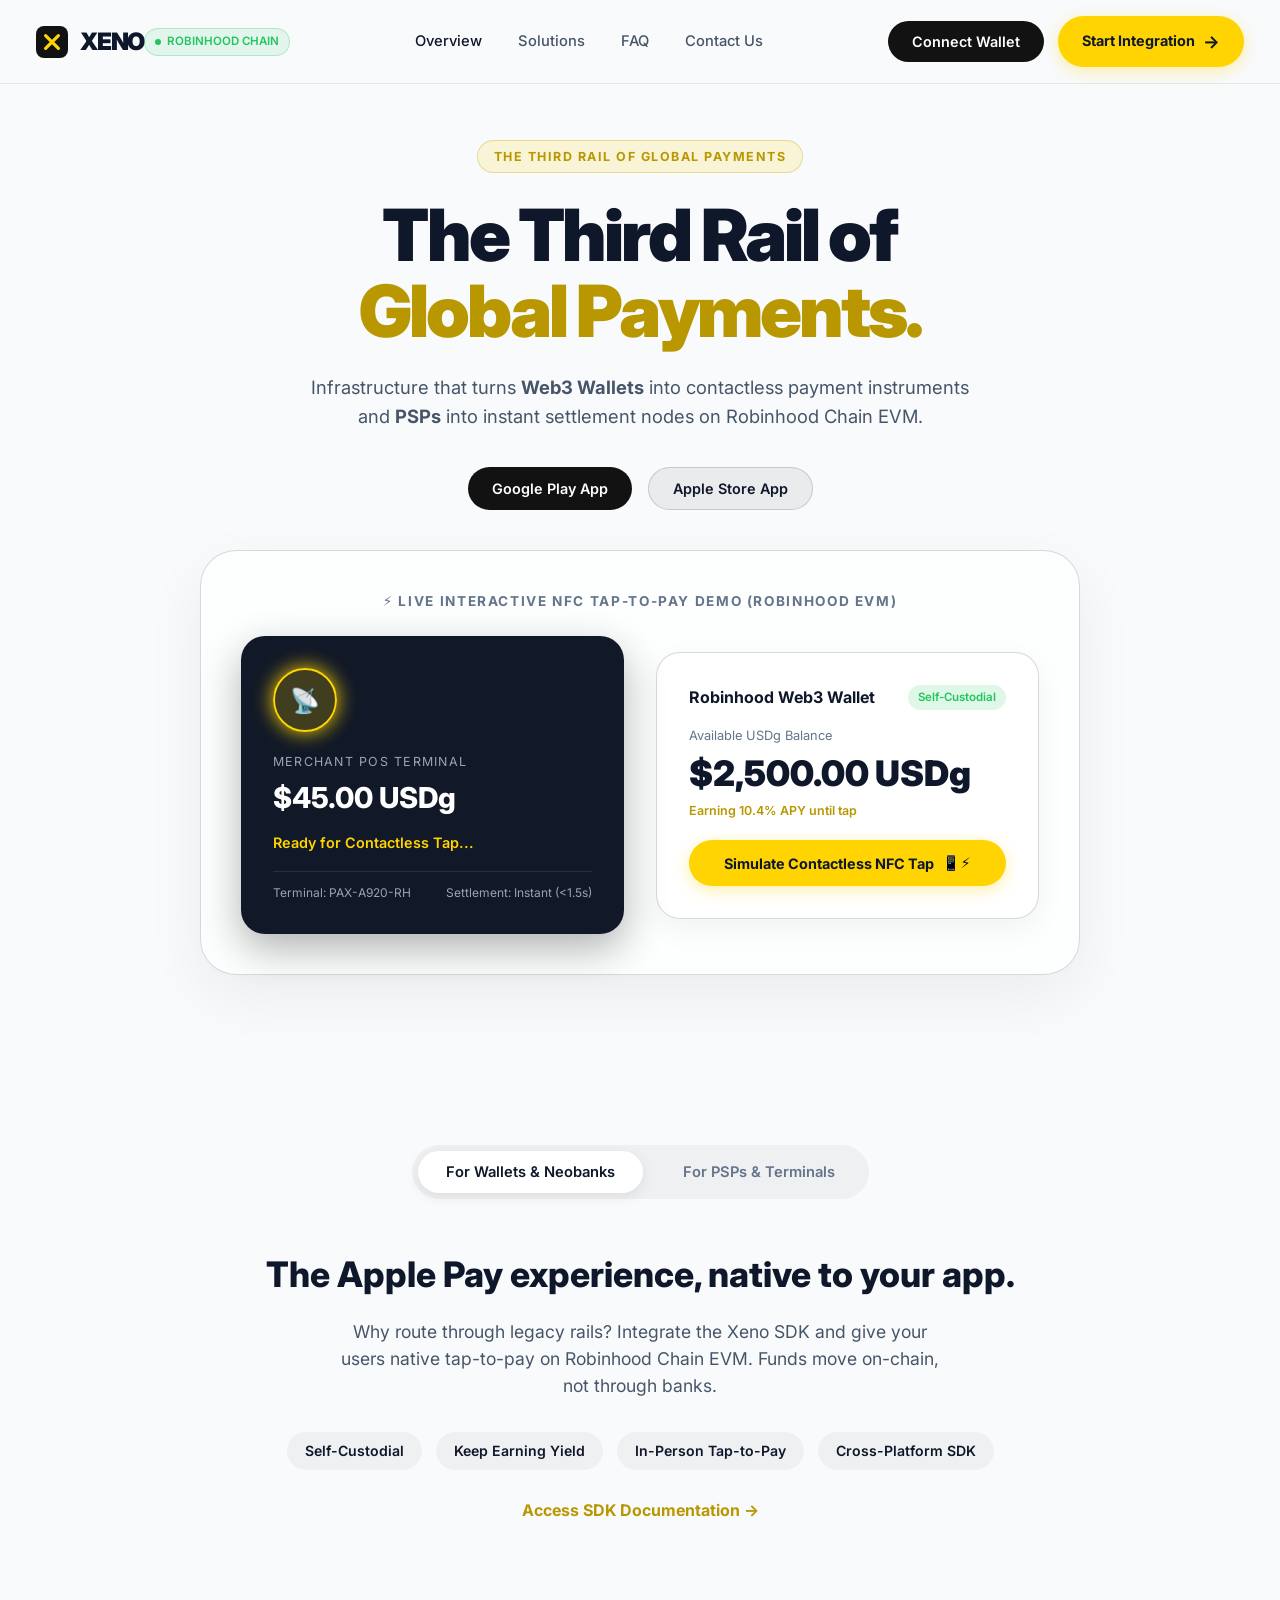
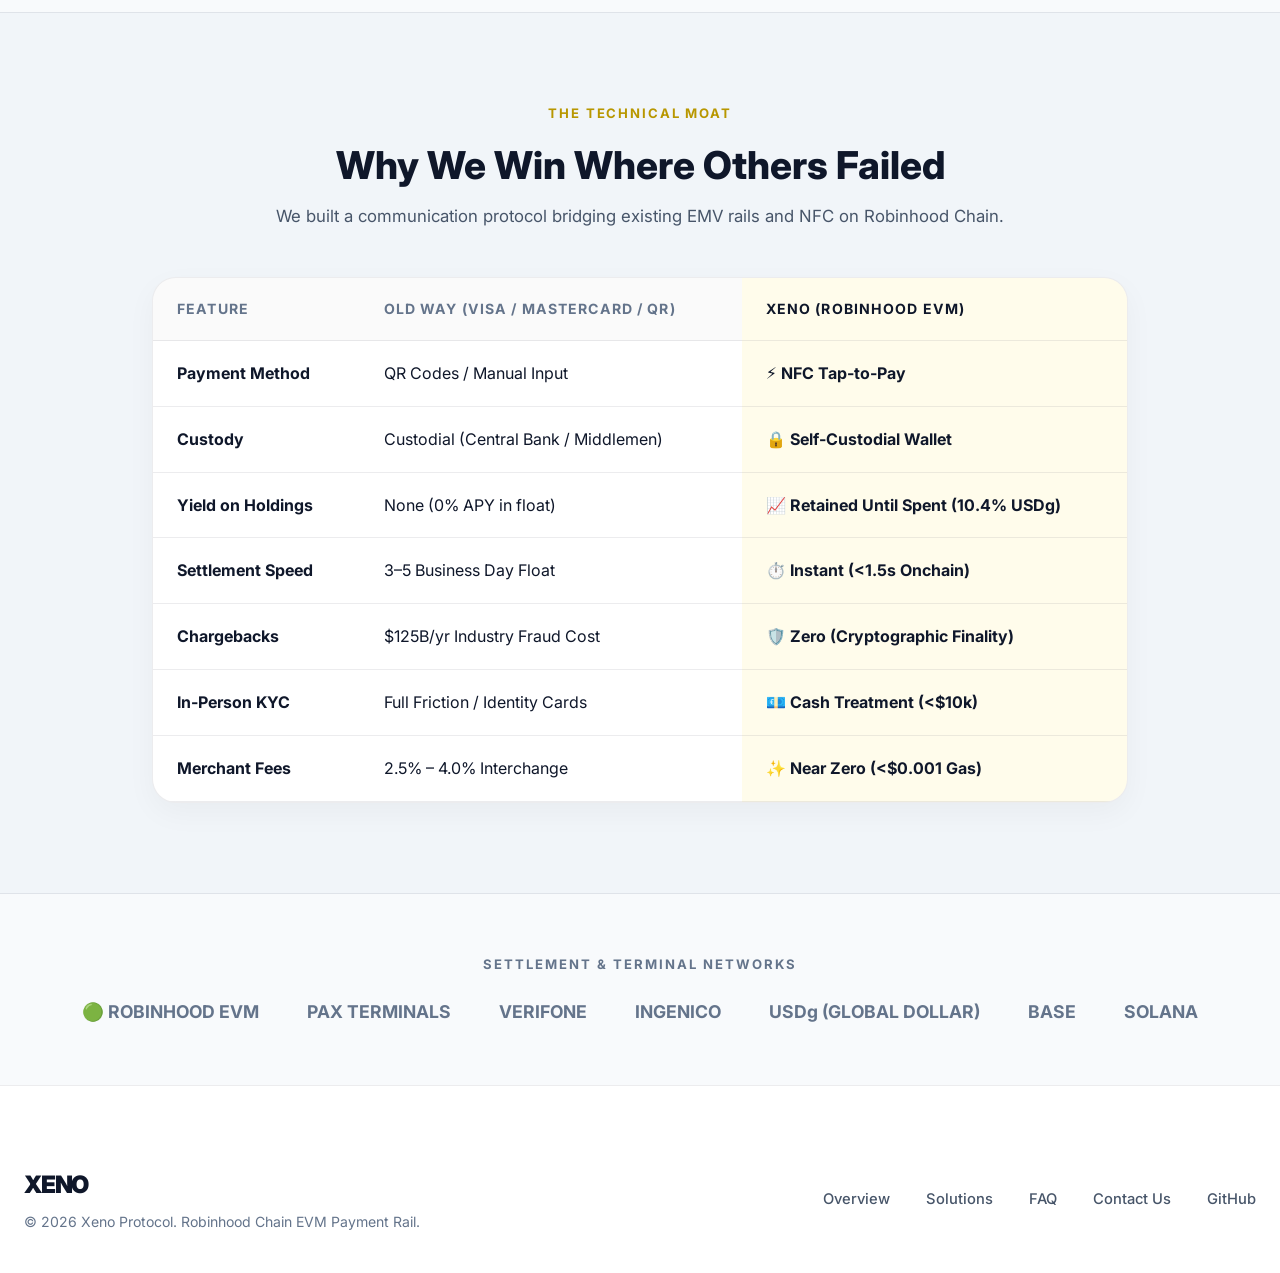
==== index.html @ ffc78cf3 "Initial commit: Xeno card scheme replica for Robinhood Chain with interactive NFC tap-to-pay simulat" ====
<!DOCTYPE html>
<html lang="en">
<head>
  <meta charset="utf-8" />
  <meta name="viewport" content="width=device-width, initial-scale=1" />
  <title>Xeno | A New Card Scheme Alongside Visa & Mastercard (Robinhood Chain)</title>
  <meta name="description" content="Xeno is a new card scheme for stablecoins. Self-custodial NFC tap-to-pay with instant settlement, zero chargebacks, and no middlemen on Robinhood Chain EVM." />
  <meta name="theme-color" content="#f8fafc" />
  <link rel="stylesheet" href="styles.css" />
  <link rel="icon" type="image/svg+xml" href="favicon.svg" />
  <meta property="og:title" content="Xeno | The Third Rail of Global Payments" />
  <meta property="og:description" content="Infrastructure that turns Web3 Wallets into contactless payment instruments and PSPs into instant settlement nodes." />
  <meta name="virtual-protocol-site-verification" content="d31316561a7c1d15561f4a424676cff0" />
</head>
<body>

  <!-- Header Navigation -->
  <header class="navbar">
    <div class="navbar-inner">
      <div style="display: flex; align-items: center;">
        <a href="index.html" class="brand-logo">
          <svg width="32" height="32" viewBox="0 0 40 40" fill="none">
            <rect width="40" height="40" rx="10" fill="#121212"/>
            <path d="M12 12L28 28M28 12L12 28" stroke="#FFD400" stroke-width="4" stroke-linecap="round"/>
          </svg>
          <span>XENO</span>
        </a>

        <div class="chain-tag">
          <span style="width: 6px; height: 6px; border-radius: 50%; background: #22c55e; display: inline-block;"></span>
          ROBINHOOD CHAIN
        </div>
      </div>

      <nav class="nav-links">
        <a href="index.html" class="nav-link active">Overview</a>
        <a href="solutions.html" class="nav-link">Solutions</a>
        <a href="faq.html" class="nav-link">FAQ</a>
        <a href="contact.html" class="nav-link">Contact Us</a>
      </nav>

      <div style="display: flex; align-items: center; gap: 14px;">
        <button class="btn-black connect-wallet-trigger" onclick="openWalletModal()">Connect Wallet</button>
        <a href="contact.html" class="btn-yellow">
          <span>Start Integration</span>
          <span style="font-size: 1.1rem;">→</span>
        </a>
      </div>
    </div>
  </header>

  <!-- HERO SECTION -->
  <section class="hero">
    <div class="max-w-7xl">
      <div class="hero-badge">THE THIRD RAIL OF GLOBAL PAYMENTS</div>
      
      <h1 class="hero-title">
        The Third Rail of<br/>
        <span class="highlight">Global Payments.</span>
      </h1>

      <p class="hero-sub">
        Infrastructure that turns <strong>Web3 Wallets</strong> into contactless payment instruments and <strong>PSPs</strong> into instant settlement nodes on Robinhood Chain EVM.
      </p>

      <div style="display: flex; justify-content: center; gap: 16px; margin-bottom: 40px; flex-wrap: wrap;">
        <button class="btn-black" onclick="openWalletModal()">
          <span>Google Play App</span>
        </button>
        <button class="btn-black" style="background: rgba(0,0,0,0.06); color: var(--text-primary); border: 1px solid var(--stroke-strong);" onclick="openWalletModal()">
          <span>Apple Store App</span>
        </button>
      </div>

      <!-- NFC TAP-TO-PAY TERMINAL SIMULATOR WIDGET -->
      <div class="nfc-simulator-wrap">
        <div style="font-family: var(--font-display); font-size: 0.85rem; font-weight: 700; color: var(--text-muted); text-transform: uppercase; letter-spacing: 0.12em; margin-bottom: 24px;">
          ⚡ LIVE INTERACTIVE NFC TAP-TO-PAY DEMO (ROBINHOOD EVM)
        </div>

        <div class="simulator-grid">
          
          <!-- POS Terminal Card -->
          <div class="pos-terminal-card">
            <div class="nfc-signal-ring">📡</div>
            <div style="font-size: 0.78rem; color: #9ca3af; text-transform: uppercase; letter-spacing: 0.1em; margin-bottom: 4px;">MERCHANT POS TERMINAL</div>
            <div style="font-size: 1.8rem; font-weight: 800; color: #ffffff; margin-bottom: 12px;">$45.00 USDg</div>
            
            <div id="terminalStatusText" style="font-family: var(--font-body); font-size: 0.9rem; color: var(--accent-yellow); font-weight: 600; margin-bottom: 16px;">
              Ready for Contactless Tap...
            </div>
            
            <div style="border-top: 1px solid rgba(255,255,255,0.1); padding-top: 12px; display: flex; justify-content: space-between; font-size: 0.75rem; color: #9ca3af;">
              <span>Terminal: PAX-A920-RH</span>
              <span id="terminalTxHash">Settlement: Instant (&lt;1.5s)</span>
            </div>
          </div>

          <!-- Phone Wallet Card -->
          <div class="phone-wallet-card">
            <div style="display: flex; justify-content: space-between; align-items: center; margin-bottom: 16px;">
              <span style="font-weight: 700; font-size: 1rem; color: var(--text-primary);">Robinhood Web3 Wallet</span>
              <span style="background: rgba(34,197,94,0.15); color: #22c55e; padding: 4px 10px; border-radius: 999px; font-size: 0.72rem; font-weight: 600;">Self-Custodial</span>
            </div>

            <div style="margin-bottom: 20px;">
              <div style="font-size: 0.8rem; color: var(--text-muted);">Available USDg Balance</div>
              <div id="walletBalanceDisplay" style="font-size: 2.2rem; font-weight: 900; color: var(--text-primary);">$2,500.00 USDg</div>
              <div style="font-size: 0.78rem; color: var(--accent-yellow-dark); font-weight: 600;">Earning 10.4% APY until tap</div>
            </div>

            <button id="simulateNfcTapBtn" class="btn-yellow" style="width: 100%; justify-content: center; padding: 14px 0;">
              <span>Simulate Contactless NFC Tap</span>
              <span>📱⚡</span>
            </button>
          </div>

        </div>
      </div>
    </div>
  </section>

  <!-- TAB SWITCHER SOLUTIONS SECTION -->
  <section class="switcher-section">
    <div class="max-w-5xl" style="text-align: center;">
      <div class="tab-buttons">
        <button class="tab-btn active" data-tab="wallets">For Wallets & Neobanks</button>
        <button class="tab-btn" data-tab="psps">For PSPs & Terminals</button>
      </div>

      <!-- Content 1: Wallets -->
      <div id="walletsSolutionContent">
        <h2 style="font-size: 2.2rem; font-weight: 800; margin-bottom: 16px;">The Apple Pay experience, native to your app.</h2>
        <p style="color: var(--text-secondary); font-size: 1.1rem; max-width: 620px; margin: 0 auto 32px;">
          Why route through legacy rails? Integrate the Xeno SDK and give your users native tap-to-pay on Robinhood Chain EVM. Funds move on-chain, not through banks.
        </p>

        <div style="display: flex; justify-content: center; gap: 14px; flex-wrap: wrap; margin-bottom: 28px;">
          <span style="background: rgba(0,0,0,0.04); padding: 8px 18px; border-radius: 999px; font-weight: 600; font-size: 0.88rem;">Self-Custodial</span>
          <span style="background: rgba(0,0,0,0.04); padding: 8px 18px; border-radius: 999px; font-weight: 600; font-size: 0.88rem;">Keep Earning Yield</span>
          <span style="background: rgba(0,0,0,0.04); padding: 8px 18px; border-radius: 999px; font-weight: 600; font-size: 0.88rem;">In-Person Tap-to-Pay</span>
          <span style="background: rgba(0,0,0,0.04); padding: 8px 18px; border-radius: 999px; font-weight: 600; font-size: 0.88rem;">Cross-Platform SDK</span>
        </div>

        <a href="solutions.html" style="color: var(--accent-yellow-dark); font-weight: 700; font-size: 1rem;">
          Access SDK Documentation →
        </a>
      </div>

      <!-- Content 2: PSPs -->
      <div id="pspsSolutionContent" style="display: none;">
        <h2 style="font-size: 2.2rem; font-weight: 800; margin-bottom: 16px;">A New Card Scheme. Alongside Visa & Mastercard.</h2>
        <p style="color: var(--text-secondary); font-size: 1.1rem; max-width: 620px; margin: 0 auto 32px;">
          Xeno integrates as a kernel update on existing PAX, Verifone, and Ingenico terminals. Accept USDg stablecoin payments with instant settlement and zero chargebacks.
        </p>
        <a href="solutions.html" style="color: var(--accent-yellow-dark); font-weight: 700; font-size: 1rem;">
          View Terminal Kernel Specifications →
        </a>
      </div>
    </div>
  </section>

  <!-- TECHNICAL COMPARISON MATRIX -->
  <section class="comparison-section">
    <div class="max-w-5xl">
      <div style="text-align: center; margin-bottom: 48px;">
        <div style="color: var(--accent-yellow-dark); font-weight: 700; font-size: 0.82rem; letter-spacing: 0.14em; text-transform: uppercase; margin-bottom: 12px;">THE TECHNICAL MOAT</div>
        <h2 style="font-size: 2.4rem; font-weight: 800;">Why We Win Where Others Failed</h2>
        <p style="color: var(--text-secondary); font-size: 1.05rem; margin-top: 8px;">We built a communication protocol bridging existing EMV rails and NFC on Robinhood Chain.</p>
      </div>

      <table class="comparison-table">
        <thead>
          <tr>
            <th>Feature</th>
            <th>Old Way (Visa / Mastercard / QR)</th>
            <th class="highlight-col">Xeno (Robinhood EVM)</th>
          </tr>
        </thead>
        <tbody>
          <tr>
            <td><strong>Payment Method</strong></td>
            <td>QR Codes / Manual Input</td>
            <td class="highlight-col">⚡ NFC Tap-to-Pay</td>
          </tr>
          <tr>
            <td><strong>Custody</strong></td>
            <td>Custodial (Central Bank / Middlemen)</td>
            <td class="highlight-col">🔒 Self-Custodial Wallet</td>
          </tr>
          <tr>
            <td><strong>Yield on Holdings</strong></td>
            <td>None (0% APY in float)</td>
            <td class="highlight-col">📈 Retained Until Spent (10.4% USDg)</td>
          </tr>
          <tr>
            <td><strong>Settlement Speed</strong></td>
            <td>3–5 Business Day Float</td>
            <td class="highlight-col">⏱️ Instant (&lt;1.5s Onchain)</td>
          </tr>
          <tr>
            <td><strong>Chargebacks</strong></td>
            <td>$125B/yr Industry Fraud Cost</td>
            <td class="highlight-col">🛡️ Zero (Cryptographic Finality)</td>
          </tr>
          <tr>
            <td><strong>In-Person KYC</strong></td>
            <td>Full Friction / Identity Cards</td>
            <td class="highlight-col">💶 Cash Treatment (&lt;$10k)</td>
          </tr>
          <tr>
            <td><strong>Merchant Fees</strong></td>
            <td>2.5% – 4.0% Interchange</td>
            <td class="highlight-col">✨ Near Zero (&lt;$0.001 Gas)</td>
          </tr>
        </tbody>
      </table>
    </div>
  </section>

  <!-- SETTLEMENT NETWORKS STRIP -->
  <div class="partner-strip">
    <div class="max-w-7xl">
      <div style="font-size: 0.82rem; font-weight: 700; color: var(--text-muted); letter-spacing: 0.15em; text-transform: uppercase;">SETTLEMENT & TERMINAL NETWORKS</div>
      <div class="partner-logos">
        <span>🟢 ROBINHOOD EVM</span>
        <span>PAX TERMINALS</span>
        <span>VERIFONE</span>
        <span>INGENICO</span>
        <span>USDg (GLOBAL DOLLAR)</span>
        <span>BASE</span>
        <span>SOLANA</span>
      </div>
    </div>
  </div>

  <!-- FOOTER -->
  <footer>
    <div class="max-w-7xl" style="display: flex; justify-content: space-between; align-items: center; flex-wrap: wrap; gap: 24px;">
      <div>
        <div class="brand-logo" style="margin-bottom: 8px;">XENO</div>
        <p style="font-size: 0.88rem; color: var(--text-muted);">&copy; 2026 Xeno Protocol. Robinhood Chain EVM Payment Rail.</p>
      </div>

      <div class="nav-links" style="display: flex;">
        <a href="index.html" class="nav-link">Overview</a>
        <a href="solutions.html" class="nav-link">Solutions</a>
        <a href="faq.html" class="nav-link">FAQ</a>
        <a href="contact.html" class="nav-link">Contact Us</a>
        <a href="https://github.com/caSSano22/xeno" target="_blank" class="nav-link">GitHub</a>
      </div>
    </div>
  </footer>

  <!-- Wallet Connection Modal -->
  <div class="modal-backdrop" id="walletModal">
    <div class="modal-content-xeno">
      <div style="display: flex; justify-content: space-between; align-items: center; margin-bottom: 20px;">
        <h3 style="font-size: 1.2rem; font-weight: 800; color: var(--text-primary);">Connect EVM Wallet</h3>
        <button style="background: transparent; border: none; color: var(--text-muted); font-size: 1.5rem;" onclick="closeWalletModal()">&times;</button>
      </div>
      <p style="color: var(--text-secondary); font-size: 0.92rem; margin-bottom: 24px; line-height: 1.5;">
        Connect Robinhood Web3 Wallet to test gasless USDg NFC tap-to-pay transactions on Robinhood EVM.
      </p>
      <button class="btn-yellow" style="width: 100%; justify-content: center; padding: 14px 0;" onclick="connectRealEIP1193Wallet()">
        Confirm Robinhood Wallet Connection
      </button>
    </div>
  </div>

  <script src="app.js"></script>
</body>
</html>
---- styles.css ----
/* ==========================================================================
   XENO - THE THIRD RAIL OF GLOBAL PAYMENTS FOR ROBINHOOD CHAIN (EXACT REPLICA)
   Design System: Light Glassmorphism (#fafafa / bg-soft), Inter & Trap Fonts,
                  Yellow Gold Accents (#FFD400, #B89700), NFC Tap Simulator,
                  Technical Comparison Matrix, Multi-Page HTML
   ========================================================================== */

@import url('https://fonts.googleapis.com/css2?family=Inter:wght@300;400;500;600;700;800;900&display=swap');

:root {
  --bg-soft: #f8fafc;
  --bg-softer: #f1f5f9;
  --surface-white: #ffffff;
  --surface-glass: rgba(255, 255, 255, 0.72);
  --surface-glass-card: rgba(255, 255, 255, 0.85);

  --stroke: rgba(15, 23, 42, 0.08);
  --stroke-strong: rgba(15, 23, 42, 0.16);

  --text-primary: #0f172a;
  --text-secondary: #475569;
  --text-muted: #64748b;
  --text-light: #94a3b8;

  --accent-yellow: #FFD400;
  --accent-yellow-dark: #B89700;
  --accent-black: #121212;
  --green: #22c55e;

  --font-body: 'Inter', system-ui, -apple-system, sans-serif;
  --font-display: 'Inter', system-ui, -apple-system, sans-serif;

  --radius-sm: 8px;
  --radius-md: 16px;
  --radius-lg: 24px;
  --radius-xl: 36px;
  --radius-pill: 9999px;
}

*, *::before, *::after {
  box-sizing: border-box;
  margin: 0;
  padding: 0;
}

html {
  scroll-behavior: smooth;
  font-size: 16px;
  background-color: var(--bg-soft);
  color: var(--text-primary);
  font-family: var(--font-body);
  -webkit-font-smoothing: antialiased;
}

body {
  min-height: 100vh;
  position: relative;
  overflow-x: hidden;
  line-height: 1.55;
  background: var(--bg-soft);
}

a {
  color: inherit;
  text-decoration: none;
}

button {
  font-family: inherit;
  cursor: pointer;
}

/* Layout Containers */
.max-w-7xl {
  max-width: 1280px;
  margin: 0 auto;
  padding: 0 24px;
}

.max-w-5xl {
  max-width: 1024px;
  margin: 0 auto;
  padding: 0 24px;
}

/* Navbar */
.navbar {
  position: fixed;
  top: 0;
  left: 0;
  right: 0;
  z-index: 100;
  background: rgba(248, 250, 252, 0.85);
  backdrop-filter: blur(16px);
  border-bottom: 1px solid var(--stroke);
  padding: 16px 36px;
}

.navbar-inner {
  max-width: 1280px;
  margin: 0 auto;
  display: flex;
  align-items: center;
  justify-content: space-between;
}

.brand-logo {
  display: flex;
  align-items: center;
  gap: 12px;
  font-family: var(--font-display);
  font-size: 1.5rem;
  font-weight: 900;
  letter-spacing: -0.05em;
  color: var(--text-primary);
}

.chain-tag {
  display: inline-flex;
  align-items: center;
  gap: 6px;
  background: rgba(34, 197, 94, 0.1);
  border: 1px solid rgba(34, 197, 94, 0.25);
  color: var(--green);
  padding: 4px 10px;
  border-radius: var(--radius-pill);
  font-size: 0.72rem;
  font-weight: 600;
}

.nav-links {
  display: flex;
  align-items: center;
  gap: 36px;
}

.nav-link {
  color: var(--text-secondary);
  font-size: 0.92rem;
  font-weight: 500;
  transition: color 0.15s ease;
}

.nav-link:hover, .nav-link.active {
  color: var(--text-primary);
}

.btn-yellow {
  background: var(--accent-yellow);
  color: var(--text-primary);
  padding: 12px 24px;
  border-radius: var(--radius-pill);
  font-weight: 700;
  font-size: 0.9rem;
  border: none;
  display: inline-flex;
  align-items: center;
  gap: 8px;
  box-shadow: 0 4px 16px rgba(255, 212, 0, 0.35);
  transition: all 0.2s ease;
}

.btn-yellow:hover {
  background: #ffe033;
  transform: translateY(-1px);
  box-shadow: 0 6px 22px rgba(255, 212, 0, 0.45);
}

.btn-black {
  background: var(--accent-black);
  color: #ffffff;
  padding: 12px 24px;
  border-radius: var(--radius-pill);
  font-weight: 600;
  font-size: 0.9rem;
  border: none;
  display: inline-flex;
  align-items: center;
  gap: 8px;
  transition: all 0.2s ease;
}

.btn-black:hover {
  background: #2a2a2a;
  transform: translateY(-1px);
}

/* Hero Section */
.hero {
  padding-top: 140px;
  padding-bottom: 80px;
  text-align: center;
  position: relative;
  overflow: hidden;
}

.hero-badge {
  display: inline-flex;
  align-items: center;
  gap: 8px;
  background: rgba(255, 212, 0, 0.15);
  border: 1px solid rgba(184, 151, 0, 0.3);
  color: var(--accent-yellow-dark);
  padding: 6px 16px;
  border-radius: var(--radius-pill);
  font-size: 0.78rem;
  font-weight: 700;
  letter-spacing: 0.12em;
  text-transform: uppercase;
  margin-bottom: 24px;
}

h1.hero-title {
  font-family: var(--font-display);
  font-size: clamp(40px, 6vw, 72px);
  line-height: 1.05;
  font-weight: 900;
  letter-spacing: -0.04em;
  color: var(--text-primary);
  margin-bottom: 24px;
}

h1.hero-title span.highlight {
  color: var(--accent-yellow-dark);
  position: relative;
}

.hero-sub {
  font-size: 1.15rem;
  color: var(--text-secondary);
  max-width: 680px;
  margin: 0 auto 36px;
  line-height: 1.6;
}

/* NFC Tap-to-Pay Terminal Simulator Widget */
.nfc-simulator-wrap {
  margin: 40px auto 0;
  max-width: 880px;
  background: rgba(255, 255, 255, 0.7);
  backdrop-filter: blur(20px);
  border: 1px solid var(--stroke-strong);
  border-radius: var(--radius-xl);
  padding: 40px;
  box-shadow: 0 20px 60px rgba(0, 0, 0, 0.06);
}

.simulator-grid {
  display: grid;
  grid-template-columns: 1fr 1fr;
  gap: 32px;
  align-items: center;
}

.pos-terminal-card {
  background: #111827;
  color: #ffffff;
  border-radius: var(--radius-lg);
  padding: 32px;
  text-align: left;
  position: relative;
  box-shadow: 0 15px 40px rgba(0, 0, 0, 0.3);
}

.nfc-signal-ring {
  width: 64px;
  height: 64px;
  border-radius: 50%;
  background: rgba(255, 212, 0, 0.2);
  border: 2px solid var(--accent-yellow);
  display: flex;
  align-items: center;
  justify-content: center;
  font-size: 1.5rem;
  margin-bottom: 20px;
  box-shadow: 0 0 20px var(--accent-yellow);
  animation: nfc-pulse 2s ease-in-out infinite;
}

@keyframes nfc-pulse {
  0%, 100% { transform: scale(1); opacity: 1; }
  50% { transform: scale(1.1); opacity: 0.8; }
}

.phone-wallet-card {
  background: var(--surface-white);
  border: 1px solid var(--stroke-strong);
  border-radius: var(--radius-lg);
  padding: 32px;
  text-align: left;
  box-shadow: 0 10px 30px rgba(0, 0, 0, 0.05);
}

/* Tab Switcher Section */
.switcher-section {
  padding: 90px 0;
}

.tab-buttons {
  display: inline-flex;
  gap: 12px;
  background: rgba(0, 0, 0, 0.04);
  padding: 6px;
  border-radius: var(--radius-pill);
  margin-bottom: 48px;
}

.tab-btn {
  padding: 12px 28px;
  border-radius: var(--radius-pill);
  font-size: 0.92rem;
  font-weight: 600;
  border: none;
  background: transparent;
  color: var(--text-muted);
  transition: all 0.2s ease;
}

.tab-btn.active {
  background: var(--surface-white);
  color: var(--text-primary);
  box-shadow: 0 4px 14px rgba(0, 0, 0, 0.08);
}

/* Technical Comparison Matrix Table */
.comparison-section {
  padding: 90px 0;
  background: var(--bg-softer);
  border-top: 1px solid var(--stroke);
  border-bottom: 1px solid var(--stroke);
}

.comparison-table {
  width: 100%;
  border-collapse: separate;
  border-spacing: 0;
  background: var(--surface-white);
  border-radius: var(--radius-lg);
  overflow: hidden;
  box-shadow: 0 10px 30px rgba(0, 0, 0, 0.04);
  border: 1px solid var(--stroke);
}

.comparison-table th, .comparison-table td {
  padding: 20px 24px;
  text-align: left;
  border-bottom: 1px solid var(--stroke);
}

.comparison-table th {
  font-size: 0.88rem;
  font-weight: 700;
  color: var(--text-muted);
  text-transform: uppercase;
  letter-spacing: 0.08em;
  background: rgba(0, 0, 0, 0.02);
}

.comparison-table th.highlight-col, .comparison-table td.highlight-col {
  background: rgba(255, 212, 0, 0.08);
  color: var(--text-primary);
  font-weight: 700;
}

/* Partner & Settlement Network Strip */
.partner-strip {
  padding: 60px 0;
  text-align: center;
}

.partner-logos {
  display: flex;
  align-items: center;
  justify-content: center;
  gap: 48px;
  flex-wrap: wrap;
  margin-top: 24px;
  color: var(--text-muted);
  font-weight: 700;
  font-size: 1.1rem;
}

/* Footer */
footer {
  background: var(--surface-white);
  border-top: 1px solid var(--stroke);
  padding: 80px 0 40px;
}

/* Modals & Toasts */
.modal-backdrop {
  position: fixed;
  inset: 0;
  background: rgba(15, 23, 42, 0.6);
  backdrop-filter: blur(8px);
  z-index: 500;
  display: flex;
  align-items: center;
  justify-content: center;
  padding: 20px;
  opacity: 0;
  pointer-events: none;
  transition: opacity 0.3s ease;
}

.modal-backdrop.open {
  opacity: 1;
  pointer-events: auto;
}

.modal-content-xeno {
  background: var(--surface-white);
  border-radius: var(--radius-lg);
  padding: 40px;
  max-width: 480px;
  width: 100%;
  box-shadow: 0 20px 50px rgba(0, 0, 0, 0.2);
}

.toast-xeno {
  position: fixed;
  bottom: 28px;
  right: 28px;
  z-index: 1000;
  background: #111827;
  color: #ffffff;
  padding: 14px 24px;
  border-radius: var(--radius-md);
  font-size: 0.9rem;
  box-shadow: 0 10px 30px rgba(0, 0, 0, 0.3);
}

/* Responsive */
@media (max-width: 900px) {
  .simulator-grid { grid-template-columns: 1fr; }
  .nav-links { display: none; }
}
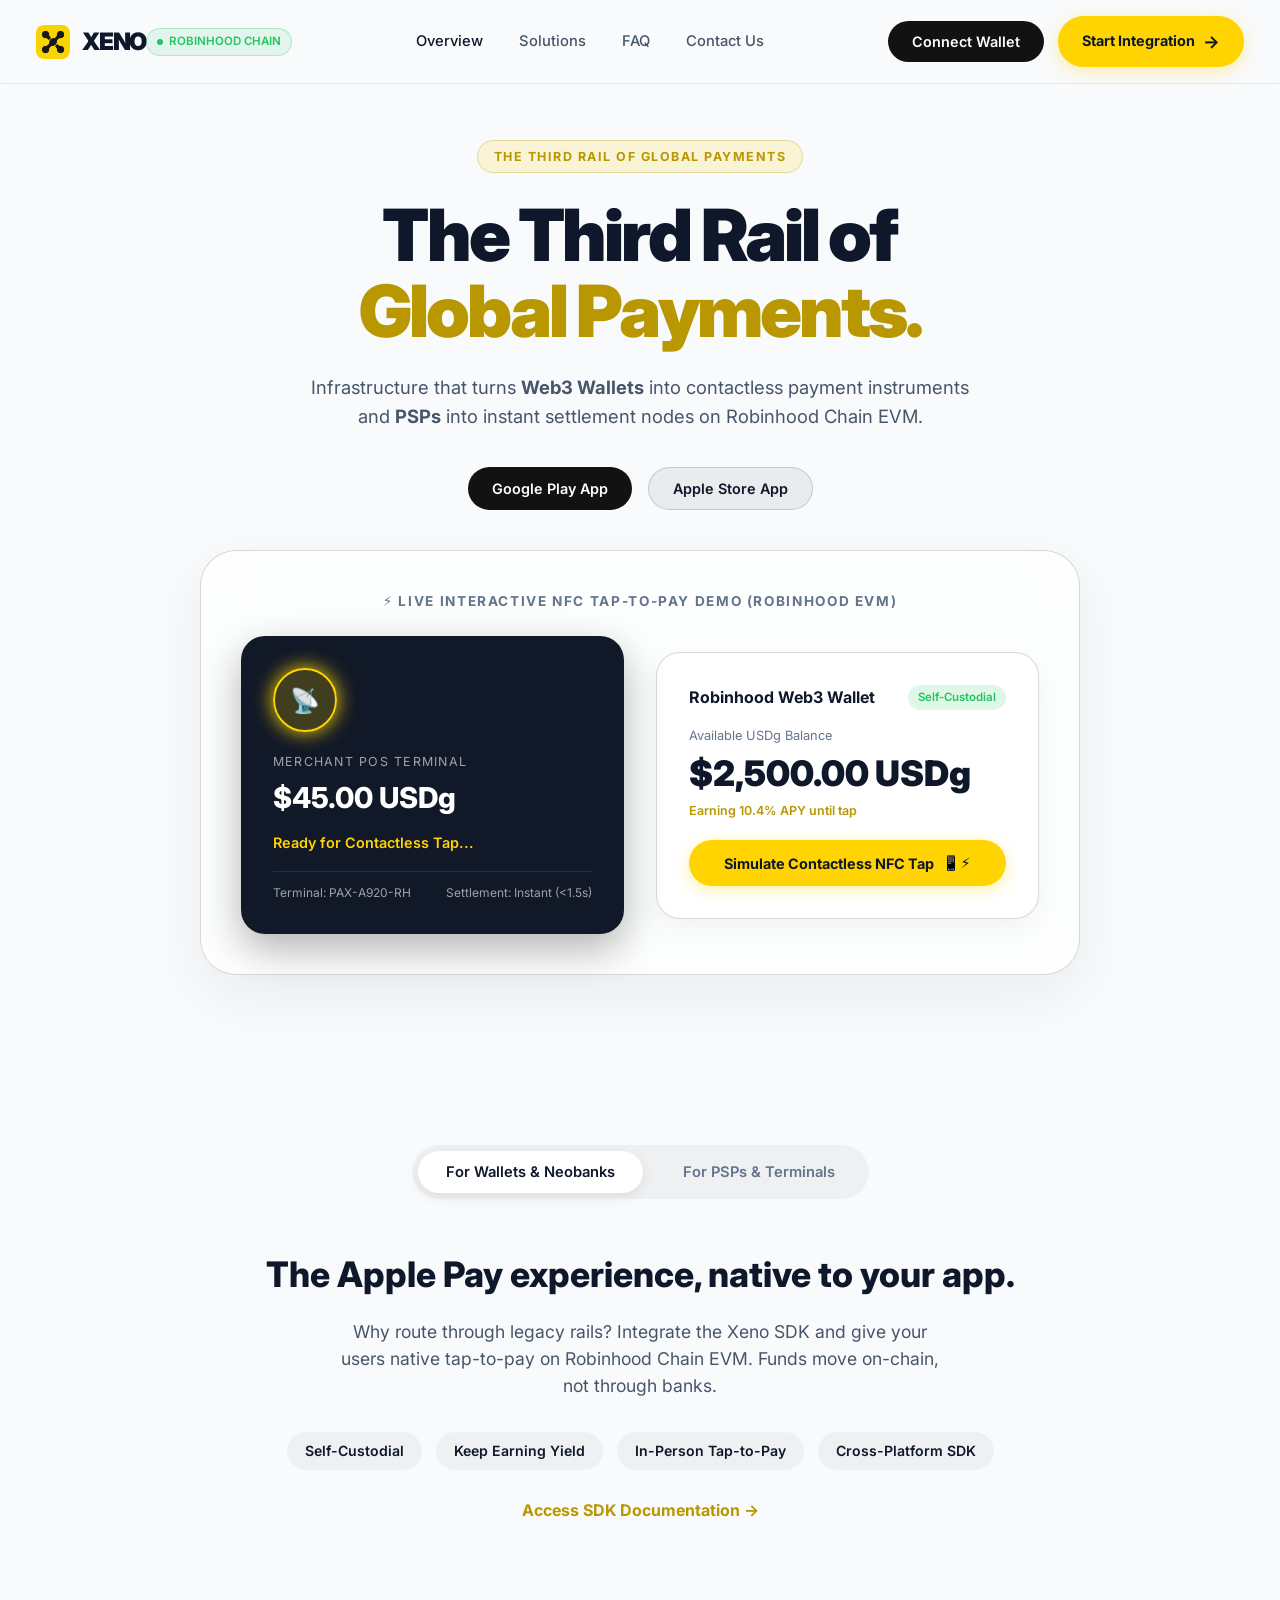
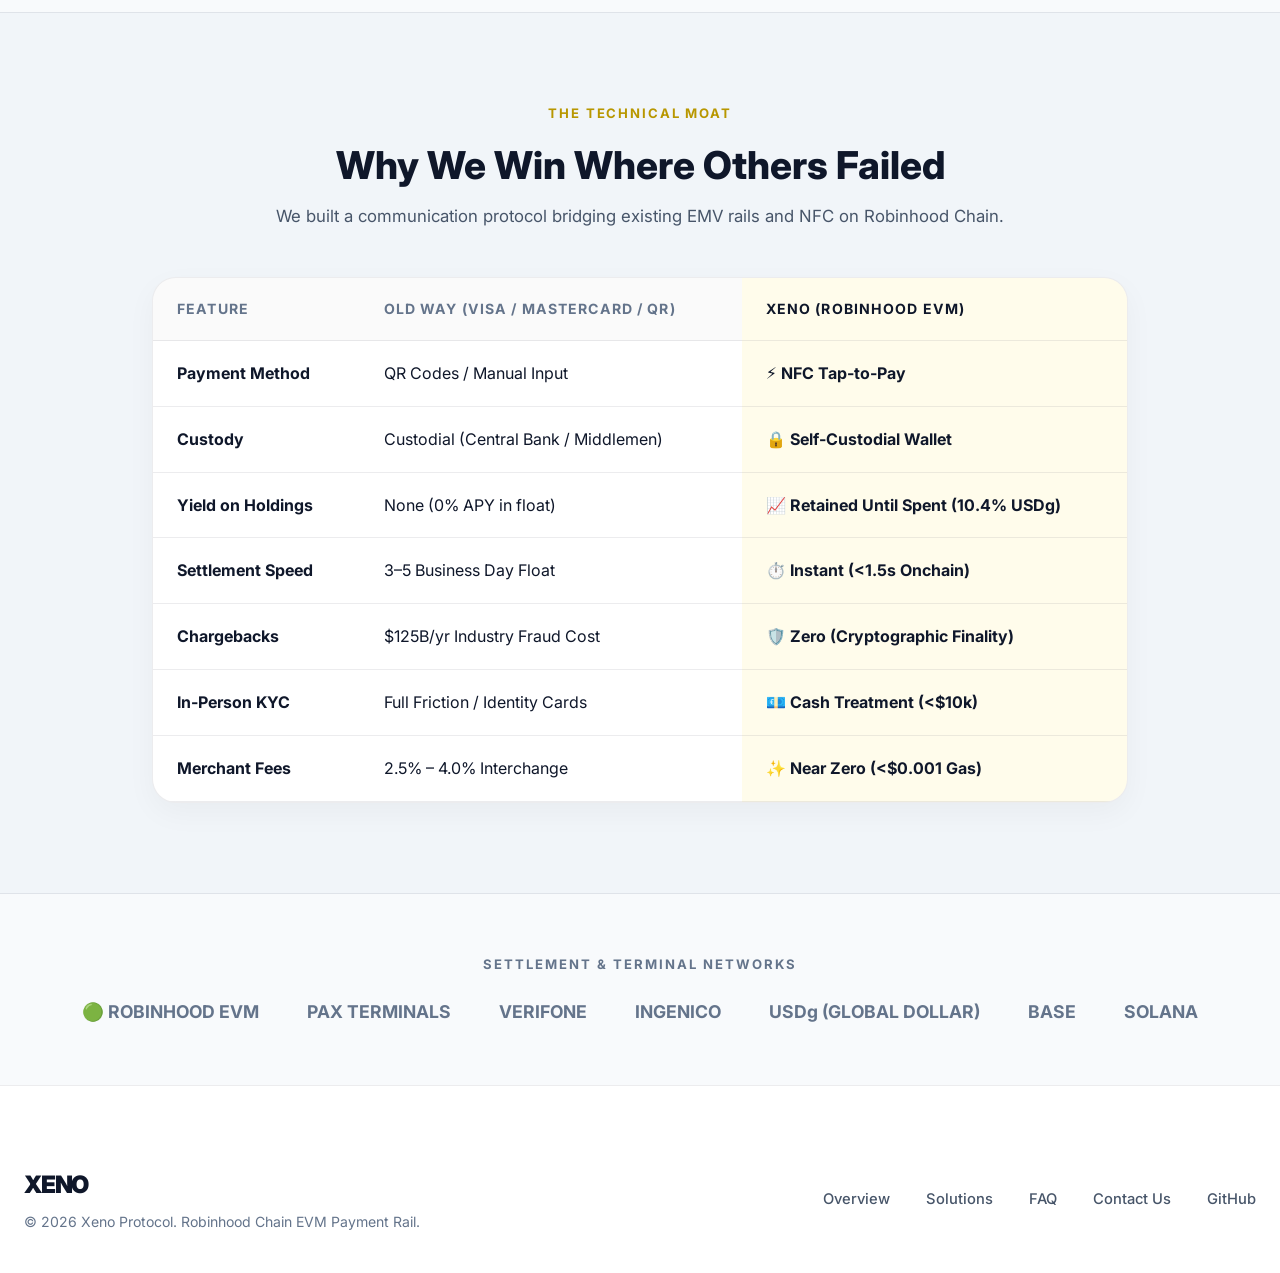
==== commit 5cc61165: "Update official yellow Xeno logo and favicon assets across all pages" ====
--- a/index.html
+++ b/index.html
@@ -19,10 +19,7 @@
     <div class="navbar-inner">
       <div style="display: flex; align-items: center;">
         <a href="index.html" class="brand-logo">
-          <svg width="32" height="32" viewBox="0 0 40 40" fill="none">
-            <rect width="40" height="40" rx="10" fill="#121212"/>
-            <path d="M12 12L28 28M28 12L12 28" stroke="#FFD400" stroke-width="4" stroke-linecap="round"/>
-          </svg>
+          <img src="logo.png" alt="Xeno logo" style="width: 34px; height: 34px; border-radius: 8px; object-fit: contain;">
           <span>XENO</span>
         </a>
 
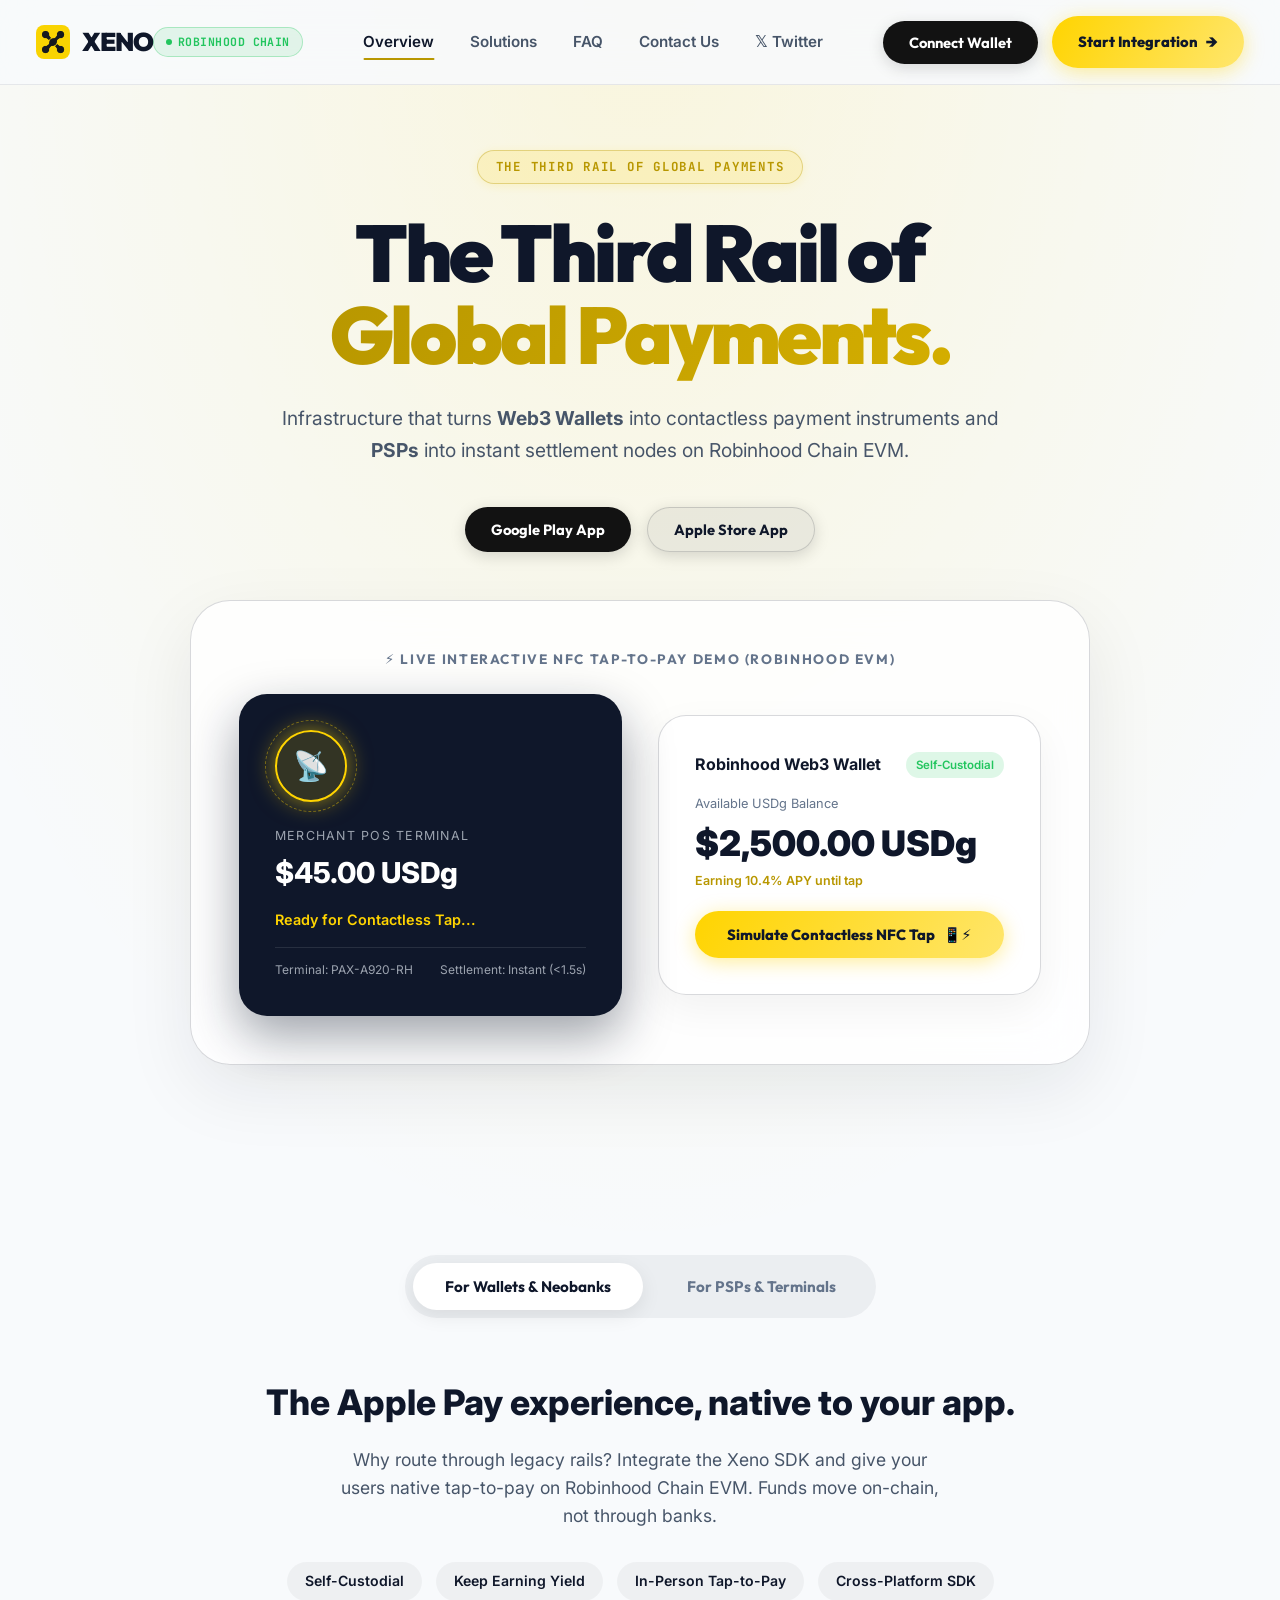
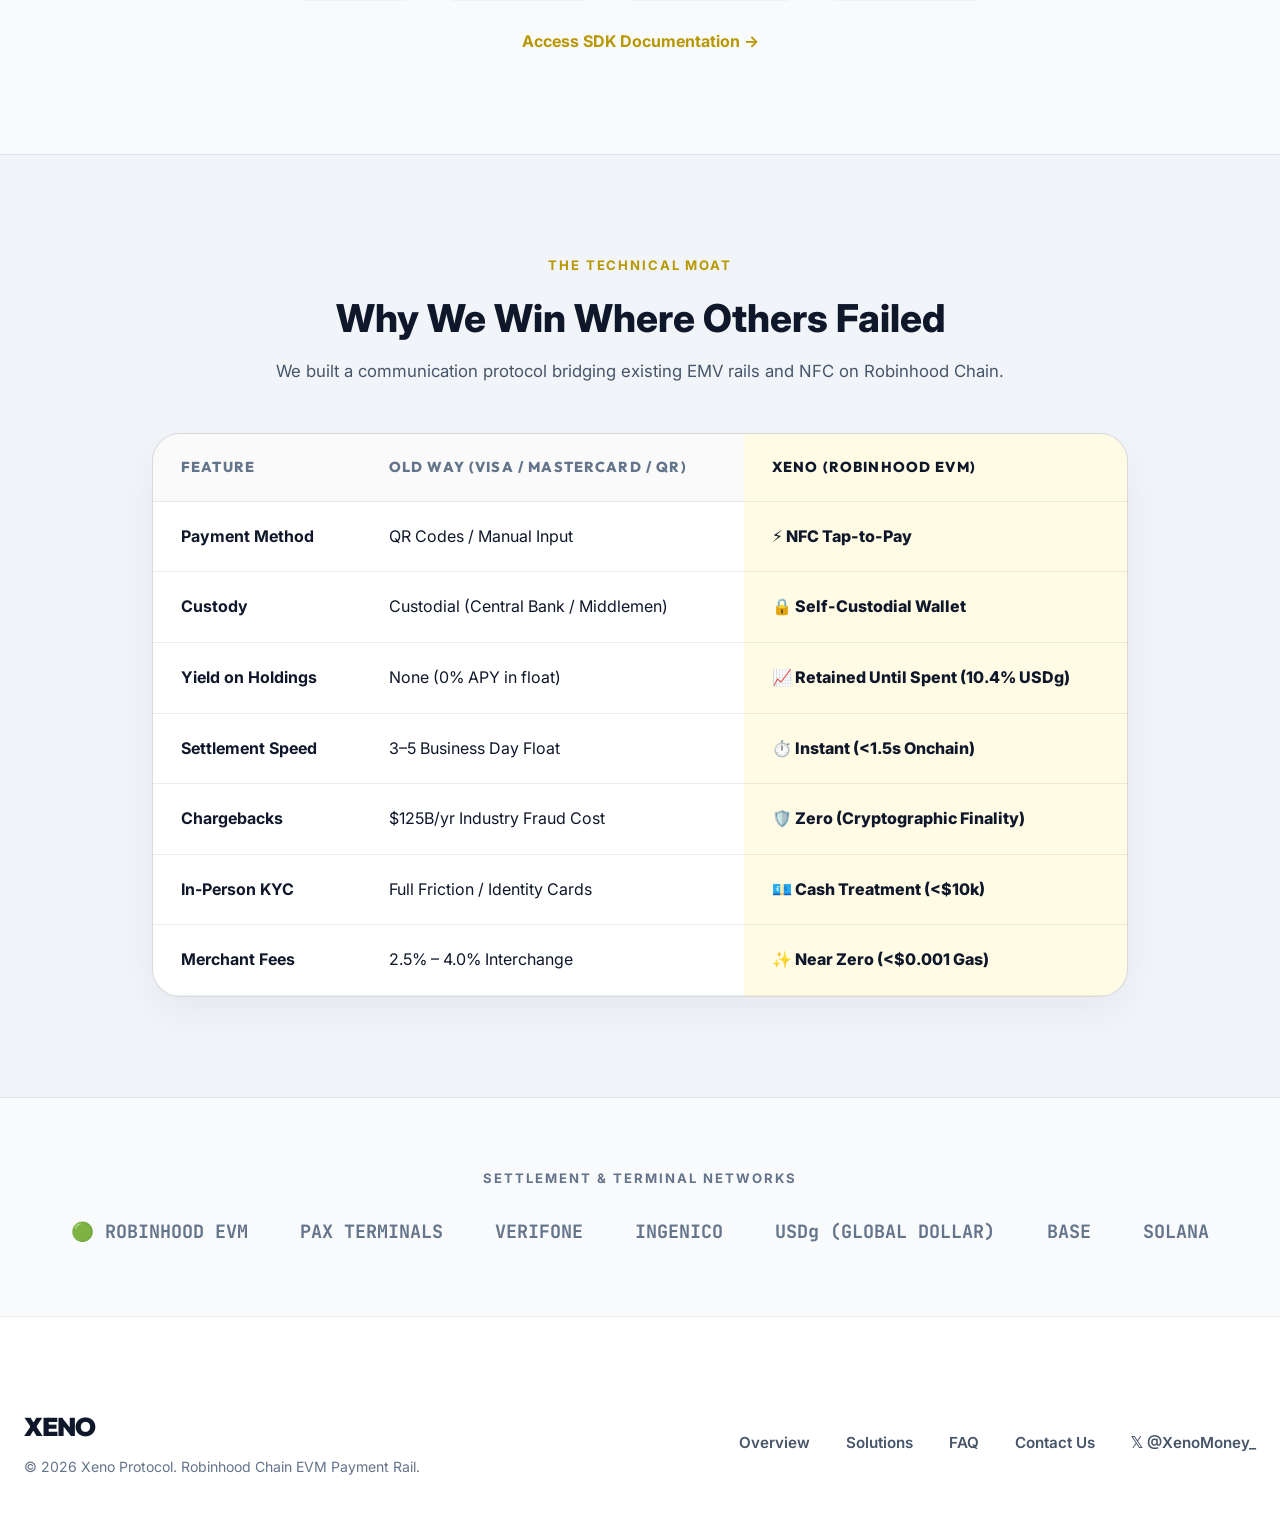
==== commit c6d673c7: "Replace GitHub links with official X (Twitter) link https://x.com/XenoMoney_ across header nav and f" ====
--- a/index.html
+++ b/index.html
@@ -7,7 +7,9 @@
   <meta name="description" content="Xeno is a new card scheme for stablecoins. Self-custodial NFC tap-to-pay with instant settlement, zero chargebacks, and no middlemen on Robinhood Chain EVM." />
   <meta name="theme-color" content="#f8fafc" />
   <link rel="stylesheet" href="styles.css" />
+  <link rel="icon" type="image/png" href="favicon.png" />
   <link rel="icon" type="image/svg+xml" href="favicon.svg" />
+  <link rel="apple-touch-icon" href="apple-touch-icon.png" />
   <meta property="og:title" content="Xeno | The Third Rail of Global Payments" />
   <meta property="og:description" content="Infrastructure that turns Web3 Wallets into contactless payment instruments and PSPs into instant settlement nodes." />
   <meta name="virtual-protocol-site-verification" content="d31316561a7c1d15561f4a424676cff0" />
@@ -34,6 +36,7 @@
         <a href="solutions.html" class="nav-link">Solutions</a>
         <a href="faq.html" class="nav-link">FAQ</a>
         <a href="contact.html" class="nav-link">Contact Us</a>
+        <a href="https://x.com/XenoMoney_" target="_blank" class="nav-link">𝕏 Twitter</a>
       </nav>
 
       <div style="display: flex; align-items: center; gap: 14px;">
@@ -244,7 +247,7 @@
         <a href="solutions.html" class="nav-link">Solutions</a>
         <a href="faq.html" class="nav-link">FAQ</a>
         <a href="contact.html" class="nav-link">Contact Us</a>
-        <a href="https://github.com/caSSano22/xeno" target="_blank" class="nav-link">GitHub</a>
+        <a href="https://x.com/XenoMoney_" target="_blank" class="nav-link">𝕏 @XenoMoney_</a>
       </div>
     </div>
   </footer>
--- a/styles.css
+++ b/styles.css
@@ -1,18 +1,18 @@
 /* ==========================================================================
-   XENO - THE THIRD RAIL OF GLOBAL PAYMENTS FOR ROBINHOOD CHAIN (EXACT REPLICA)
-   Design System: Light Glassmorphism (#fafafa / bg-soft), Inter & Trap Fonts,
-                  Yellow Gold Accents (#FFD400, #B89700), NFC Tap Simulator,
-                  Technical Comparison Matrix, Multi-Page HTML
+   XENO - STABLECOIN CARD SCHEME FOR ROBINHOOD CHAIN (ENHANCED EFFECTS & FONTS)
+   Fonts: Outfit (Display Headlines), Inter (Body Text), JetBrains Mono (Tech Specs)
+   Effects: Glassmorphism Spotlight Glow, 3D Card Tilt, Animated Button Shimmer,
+            Concentric NFC Radar Pulse, Table Row Glow Highlights
    ========================================================================== */
 
-@import url('https://fonts.googleapis.com/css2?family=Inter:wght@300;400;500;600;700;800;900&display=swap');
+@import url('https://fonts.googleapis.com/css2?family=Inter:wght@300;400;500;600;700;800;900&family=JetBrains+Mono:wght@400;500;600;700&family=Outfit:wght@400;500;600;700;800;900&display=swap');
 
 :root {
   --bg-soft: #f8fafc;
   --bg-softer: #f1f5f9;
   --surface-white: #ffffff;
-  --surface-glass: rgba(255, 255, 255, 0.72);
-  --surface-glass-card: rgba(255, 255, 255, 0.85);
+  --surface-glass: rgba(255, 255, 255, 0.76);
+  --surface-glass-card: rgba(255, 255, 255, 0.88);
 
   --stroke: rgba(15, 23, 42, 0.08);
   --stroke-strong: rgba(15, 23, 42, 0.16);
@@ -23,17 +23,19 @@
   --text-light: #94a3b8;
 
   --accent-yellow: #FFD400;
+  --accent-yellow-light: #ffe866;
   --accent-yellow-dark: #B89700;
   --accent-black: #121212;
   --green: #22c55e;
 
+  --font-display: 'Outfit', 'Inter', system-ui, -apple-system, sans-serif;
   --font-body: 'Inter', system-ui, -apple-system, sans-serif;
-  --font-display: 'Inter', system-ui, -apple-system, sans-serif;
-
-  --radius-sm: 8px;
-  --radius-md: 16px;
-  --radius-lg: 24px;
-  --radius-xl: 36px;
+  --font-mono: 'JetBrains Mono', monospace;
+
+  --radius-sm: 10px;
+  --radius-md: 18px;
+  --radius-lg: 28px;
+  --radius-xl: 40px;
   --radius-pill: 9999px;
 }
 
@@ -56,8 +58,10 @@
   min-height: 100vh;
   position: relative;
   overflow-x: hidden;
-  line-height: 1.55;
-  background: var(--bg-soft);
+  line-height: 1.6;
+  background:
+    radial-gradient(80% 50% at 50% 0%, rgba(255, 212, 0, 0.12) 0%, transparent 80%),
+    var(--bg-soft);
 }
 
 a {
@@ -90,10 +94,12 @@
   left: 0;
   right: 0;
   z-index: 100;
-  background: rgba(248, 250, 252, 0.85);
-  backdrop-filter: blur(16px);
+  background: rgba(248, 250, 252, 0.88);
+  backdrop-filter: blur(20px);
+  -webkit-backdrop-filter: blur(20px);
   border-bottom: 1px solid var(--stroke);
   padding: 16px 36px;
+  transition: all 0.3s ease;
 }
 
 .navbar-inner {
@@ -109,10 +115,15 @@
   align-items: center;
   gap: 12px;
   font-family: var(--font-display);
-  font-size: 1.5rem;
+  font-size: 1.6rem;
   font-weight: 900;
-  letter-spacing: -0.05em;
-  color: var(--text-primary);
+  letter-spacing: -0.04em;
+  color: var(--text-primary);
+  transition: transform 0.2s ease;
+}
+
+.brand-logo:hover {
+  transform: scale(1.03);
 }
 
 .chain-tag {
@@ -120,12 +131,14 @@
   align-items: center;
   gap: 6px;
   background: rgba(34, 197, 94, 0.1);
-  border: 1px solid rgba(34, 197, 94, 0.25);
+  border: 1px solid rgba(34, 197, 94, 0.3);
   color: var(--green);
-  padding: 4px 10px;
+  padding: 5px 12px;
   border-radius: var(--radius-pill);
+  font-family: var(--font-mono);
   font-size: 0.72rem;
-  font-weight: 600;
+  font-weight: 700;
+  letter-spacing: 0.04em;
 }
 
 .nav-links {
@@ -136,195 +149,241 @@
 
 .nav-link {
   color: var(--text-secondary);
+  font-size: 0.95rem;
+  font-weight: 600;
+  transition: all 0.2s ease;
+  position: relative;
+}
+
+.nav-link::after {
+  content: "";
+  position: absolute;
+  bottom: -6px;
+  left: 50%;
+  width: 0;
+  height: 2px;
+  background: var(--accent-yellow-dark);
+  transition: all 0.25s ease;
+  transform: translateX(-50%);
+  border-radius: 2px;
+}
+
+.nav-link:hover, .nav-link.active {
+  color: var(--text-primary);
+}
+
+.nav-link:hover::after, .nav-link.active::after {
+  width: 100%;
+}
+
+/* Shimmer Buttons */
+.btn-yellow {
+  background: linear-gradient(120deg, #FFD400, #ffe566 50%, #FFD400);
+  background-size: 200% 100%;
+  color: var(--text-primary);
+  padding: 12px 26px;
+  border-radius: var(--radius-pill);
+  font-family: var(--font-display);
+  font-weight: 800;
   font-size: 0.92rem;
-  font-weight: 500;
-  transition: color 0.15s ease;
-}
-
-.nav-link:hover, .nav-link.active {
-  color: var(--text-primary);
-}
-
-.btn-yellow {
-  background: var(--accent-yellow);
-  color: var(--text-primary);
-  padding: 12px 24px;
-  border-radius: var(--radius-pill);
-  font-weight: 700;
-  font-size: 0.9rem;
   border: none;
   display: inline-flex;
   align-items: center;
   gap: 8px;
-  box-shadow: 0 4px 16px rgba(255, 212, 0, 0.35);
-  transition: all 0.2s ease;
+  box-shadow: 0 4px 20px rgba(255, 212, 0, 0.4);
+  transition: all 0.25s ease;
+  position: relative;
+  overflow: hidden;
 }
 
 .btn-yellow:hover {
-  background: #ffe033;
-  transform: translateY(-1px);
-  box-shadow: 0 6px 22px rgba(255, 212, 0, 0.45);
+  background-position: 100% 0;
+  transform: translateY(-2px);
+  box-shadow: 0 8px 28px rgba(255, 212, 0, 0.55);
 }
 
 .btn-black {
   background: var(--accent-black);
   color: #ffffff;
-  padding: 12px 24px;
+  padding: 12px 26px;
   border-radius: var(--radius-pill);
-  font-weight: 600;
-  font-size: 0.9rem;
+  font-family: var(--font-display);
+  font-weight: 700;
+  font-size: 0.92rem;
   border: none;
   display: inline-flex;
   align-items: center;
   gap: 8px;
-  transition: all 0.2s ease;
+  box-shadow: 0 4px 16px rgba(0, 0, 0, 0.15);
+  transition: all 0.25s ease;
 }
 
 .btn-black:hover {
-  background: #2a2a2a;
-  transform: translateY(-1px);
+  background: #262626;
+  transform: translateY(-2px);
+  box-shadow: 0 8px 24px rgba(0, 0, 0, 0.25);
 }
 
 /* Hero Section */
 .hero {
-  padding-top: 140px;
-  padding-bottom: 80px;
+  padding-top: 150px;
+  padding-bottom: 90px;
   text-align: center;
   position: relative;
-  overflow: hidden;
 }
 
 .hero-badge {
   display: inline-flex;
   align-items: center;
   gap: 8px;
-  background: rgba(255, 212, 0, 0.15);
-  border: 1px solid rgba(184, 151, 0, 0.3);
+  background: rgba(255, 212, 0, 0.16);
+  border: 1px solid rgba(184, 151, 0, 0.35);
   color: var(--accent-yellow-dark);
-  padding: 6px 16px;
+  padding: 6px 18px;
   border-radius: var(--radius-pill);
+  font-family: var(--font-mono);
   font-size: 0.78rem;
   font-weight: 700;
-  letter-spacing: 0.12em;
+  letter-spacing: 0.14em;
   text-transform: uppercase;
-  margin-bottom: 24px;
+  margin-bottom: 28px;
+  box-shadow: 0 2px 10px rgba(255, 212, 0, 0.15);
 }
 
 h1.hero-title {
   font-family: var(--font-display);
-  font-size: clamp(40px, 6vw, 72px);
-  line-height: 1.05;
+  font-size: clamp(44px, 6.5vw, 80px);
+  line-height: 1.02;
   font-weight: 900;
   letter-spacing: -0.04em;
   color: var(--text-primary);
-  margin-bottom: 24px;
+  margin-bottom: 28px;
 }
 
 h1.hero-title span.highlight {
   color: var(--accent-yellow-dark);
-  position: relative;
+  background: linear-gradient(120deg, #B89700, #d4ae00);
+  -webkit-background-clip: text;
+  -webkit-text-fill-color: transparent;
 }
 
 .hero-sub {
-  font-size: 1.15rem;
+  font-size: 1.2rem;
   color: var(--text-secondary);
-  max-width: 680px;
-  margin: 0 auto 36px;
-  line-height: 1.6;
-}
-
-/* NFC Tap-to-Pay Terminal Simulator Widget */
+  max-width: 720px;
+  margin: 0 auto 40px;
+  line-height: 1.65;
+}
+
+/* NFC Tap-to-Pay Terminal Simulator Widget with Radar Rings */
 .nfc-simulator-wrap {
-  margin: 40px auto 0;
-  max-width: 880px;
-  background: rgba(255, 255, 255, 0.7);
-  backdrop-filter: blur(20px);
-  border: 1px solid var(--stroke-strong);
+  margin: 48px auto 0;
+  max-width: 900px;
+  background: rgba(255, 255, 255, 0.82);
+  backdrop-filter: blur(24px);
+  -webkit-backdrop-filter: blur(24px);
+  border: 1.5px solid var(--stroke-strong);
   border-radius: var(--radius-xl);
-  padding: 40px;
-  box-shadow: 0 20px 60px rgba(0, 0, 0, 0.06);
+  padding: 48px;
+  box-shadow: 0 25px 70px rgba(15, 23, 42, 0.08);
+  transition: transform 0.3s ease, box-shadow 0.3s ease;
+}
+
+.nfc-simulator-wrap:hover {
+  box-shadow: 0 30px 80px rgba(255, 212, 0, 0.18);
 }
 
 .simulator-grid {
   display: grid;
   grid-template-columns: 1fr 1fr;
-  gap: 32px;
+  gap: 36px;
   align-items: center;
 }
 
 .pos-terminal-card {
-  background: #111827;
+  background: #0f172a;
   color: #ffffff;
   border-radius: var(--radius-lg);
-  padding: 32px;
+  padding: 36px;
   text-align: left;
   position: relative;
-  box-shadow: 0 15px 40px rgba(0, 0, 0, 0.3);
+  box-shadow: 0 20px 50px rgba(15, 23, 42, 0.4);
+  overflow: hidden;
 }
 
 .nfc-signal-ring {
-  width: 64px;
-  height: 64px;
+  width: 72px;
+  height: 72px;
   border-radius: 50%;
-  background: rgba(255, 212, 0, 0.2);
+  background: rgba(255, 212, 0, 0.15);
   border: 2px solid var(--accent-yellow);
   display: flex;
   align-items: center;
   justify-content: center;
-  font-size: 1.5rem;
-  margin-bottom: 20px;
-  box-shadow: 0 0 20px var(--accent-yellow);
-  animation: nfc-pulse 2s ease-in-out infinite;
-}
-
-@keyframes nfc-pulse {
-  0%, 100% { transform: scale(1); opacity: 1; }
-  50% { transform: scale(1.1); opacity: 0.8; }
+  font-size: 1.8rem;
+  margin-bottom: 24px;
+  box-shadow: 0 0 25px rgba(255, 212, 0, 0.6);
+  position: relative;
+}
+
+.nfc-signal-ring::after {
+  content: "";
+  position: absolute;
+  inset: -12px;
+  border-radius: 50%;
+  border: 1.5px dashed rgba(255, 212, 0, 0.4);
+  animation: radar-pulse 2.4s ease-out infinite;
+}
+
+@keyframes radar-pulse {
+  0% { transform: scale(0.9); opacity: 1; }
+  100% { transform: scale(1.4); opacity: 0; }
 }
 
 .phone-wallet-card {
   background: var(--surface-white);
-  border: 1px solid var(--stroke-strong);
+  border: 1.5px solid var(--stroke-strong);
   border-radius: var(--radius-lg);
-  padding: 32px;
+  padding: 36px;
   text-align: left;
-  box-shadow: 0 10px 30px rgba(0, 0, 0, 0.05);
+  box-shadow: 0 14px 40px rgba(0, 0, 0, 0.05);
 }
 
 /* Tab Switcher Section */
 .switcher-section {
-  padding: 90px 0;
+  padding: 100px 0;
 }
 
 .tab-buttons {
   display: inline-flex;
   gap: 12px;
-  background: rgba(0, 0, 0, 0.04);
-  padding: 6px;
+  background: rgba(15, 23, 42, 0.05);
+  padding: 8px;
   border-radius: var(--radius-pill);
-  margin-bottom: 48px;
+  margin-bottom: 56px;
 }
 
 .tab-btn {
-  padding: 12px 28px;
+  padding: 14px 32px;
   border-radius: var(--radius-pill);
-  font-size: 0.92rem;
-  font-weight: 600;
+  font-family: var(--font-display);
+  font-size: 0.95rem;
+  font-weight: 700;
   border: none;
   background: transparent;
   color: var(--text-muted);
-  transition: all 0.2s ease;
+  transition: all 0.25s ease;
 }
 
 .tab-btn.active {
   background: var(--surface-white);
   color: var(--text-primary);
-  box-shadow: 0 4px 14px rgba(0, 0, 0, 0.08);
+  box-shadow: 0 6px 20px rgba(0, 0, 0, 0.08);
 }
 
 /* Technical Comparison Matrix Table */
 .comparison-section {
-  padding: 90px 0;
+  padding: 100px 0;
   background: var(--bg-softer);
   border-top: 1px solid var(--stroke);
   border-bottom: 1px solid var(--stroke);
@@ -337,34 +396,43 @@
   background: var(--surface-white);
   border-radius: var(--radius-lg);
   overflow: hidden;
-  box-shadow: 0 10px 30px rgba(0, 0, 0, 0.04);
-  border: 1px solid var(--stroke);
+  box-shadow: 0 16px 40px rgba(0, 0, 0, 0.05);
+  border: 1px solid var(--stroke-strong);
+}
+
+.comparison-table tr {
+  transition: background 0.2s ease;
+}
+
+.comparison-table tr:hover {
+  background: rgba(255, 212, 0, 0.04);
 }
 
 .comparison-table th, .comparison-table td {
-  padding: 20px 24px;
+  padding: 22px 28px;
   text-align: left;
   border-bottom: 1px solid var(--stroke);
 }
 
 .comparison-table th {
-  font-size: 0.88rem;
-  font-weight: 700;
+  font-family: var(--font-display);
+  font-size: 0.9rem;
+  font-weight: 800;
   color: var(--text-muted);
   text-transform: uppercase;
   letter-spacing: 0.08em;
-  background: rgba(0, 0, 0, 0.02);
+  background: rgba(15, 23, 42, 0.02);
 }
 
 .comparison-table th.highlight-col, .comparison-table td.highlight-col {
-  background: rgba(255, 212, 0, 0.08);
-  color: var(--text-primary);
-  font-weight: 700;
+  background: rgba(255, 212, 0, 0.1);
+  color: var(--text-primary);
+  font-weight: 800;
 }
 
 /* Partner & Settlement Network Strip */
 .partner-strip {
-  padding: 60px 0;
+  padding: 70px 0;
   text-align: center;
 }
 
@@ -372,27 +440,28 @@
   display: flex;
   align-items: center;
   justify-content: center;
-  gap: 48px;
+  gap: 52px;
   flex-wrap: wrap;
-  margin-top: 24px;
+  margin-top: 28px;
+  font-family: var(--font-mono);
   color: var(--text-muted);
   font-weight: 700;
-  font-size: 1.1rem;
+  font-size: 1.15rem;
 }
 
 /* Footer */
 footer {
   background: var(--surface-white);
   border-top: 1px solid var(--stroke);
-  padding: 80px 0 40px;
+  padding: 90px 0 50px;
 }
 
 /* Modals & Toasts */
 .modal-backdrop {
   position: fixed;
   inset: 0;
-  background: rgba(15, 23, 42, 0.6);
-  backdrop-filter: blur(8px);
+  background: rgba(15, 23, 42, 0.65);
+  backdrop-filter: blur(10px);
   z-index: 500;
   display: flex;
   align-items: center;
@@ -411,23 +480,25 @@
 .modal-content-xeno {
   background: var(--surface-white);
   border-radius: var(--radius-lg);
-  padding: 40px;
-  max-width: 480px;
+  padding: 44px;
+  max-width: 500px;
   width: 100%;
-  box-shadow: 0 20px 50px rgba(0, 0, 0, 0.2);
+  box-shadow: 0 30px 70px rgba(0, 0, 0, 0.25);
 }
 
 .toast-xeno {
   position: fixed;
-  bottom: 28px;
-  right: 28px;
+  bottom: 32px;
+  right: 32px;
   z-index: 1000;
-  background: #111827;
+  background: #0f172a;
   color: #ffffff;
-  padding: 14px 24px;
+  padding: 16px 28px;
   border-radius: var(--radius-md);
-  font-size: 0.9rem;
-  box-shadow: 0 10px 30px rgba(0, 0, 0, 0.3);
+  font-family: var(--font-body);
+  font-size: 0.95rem;
+  box-shadow: 0 14px 40px rgba(0, 0, 0, 0.35);
+  border-left: 4px solid var(--accent-yellow);
 }
 
 /* Responsive */
